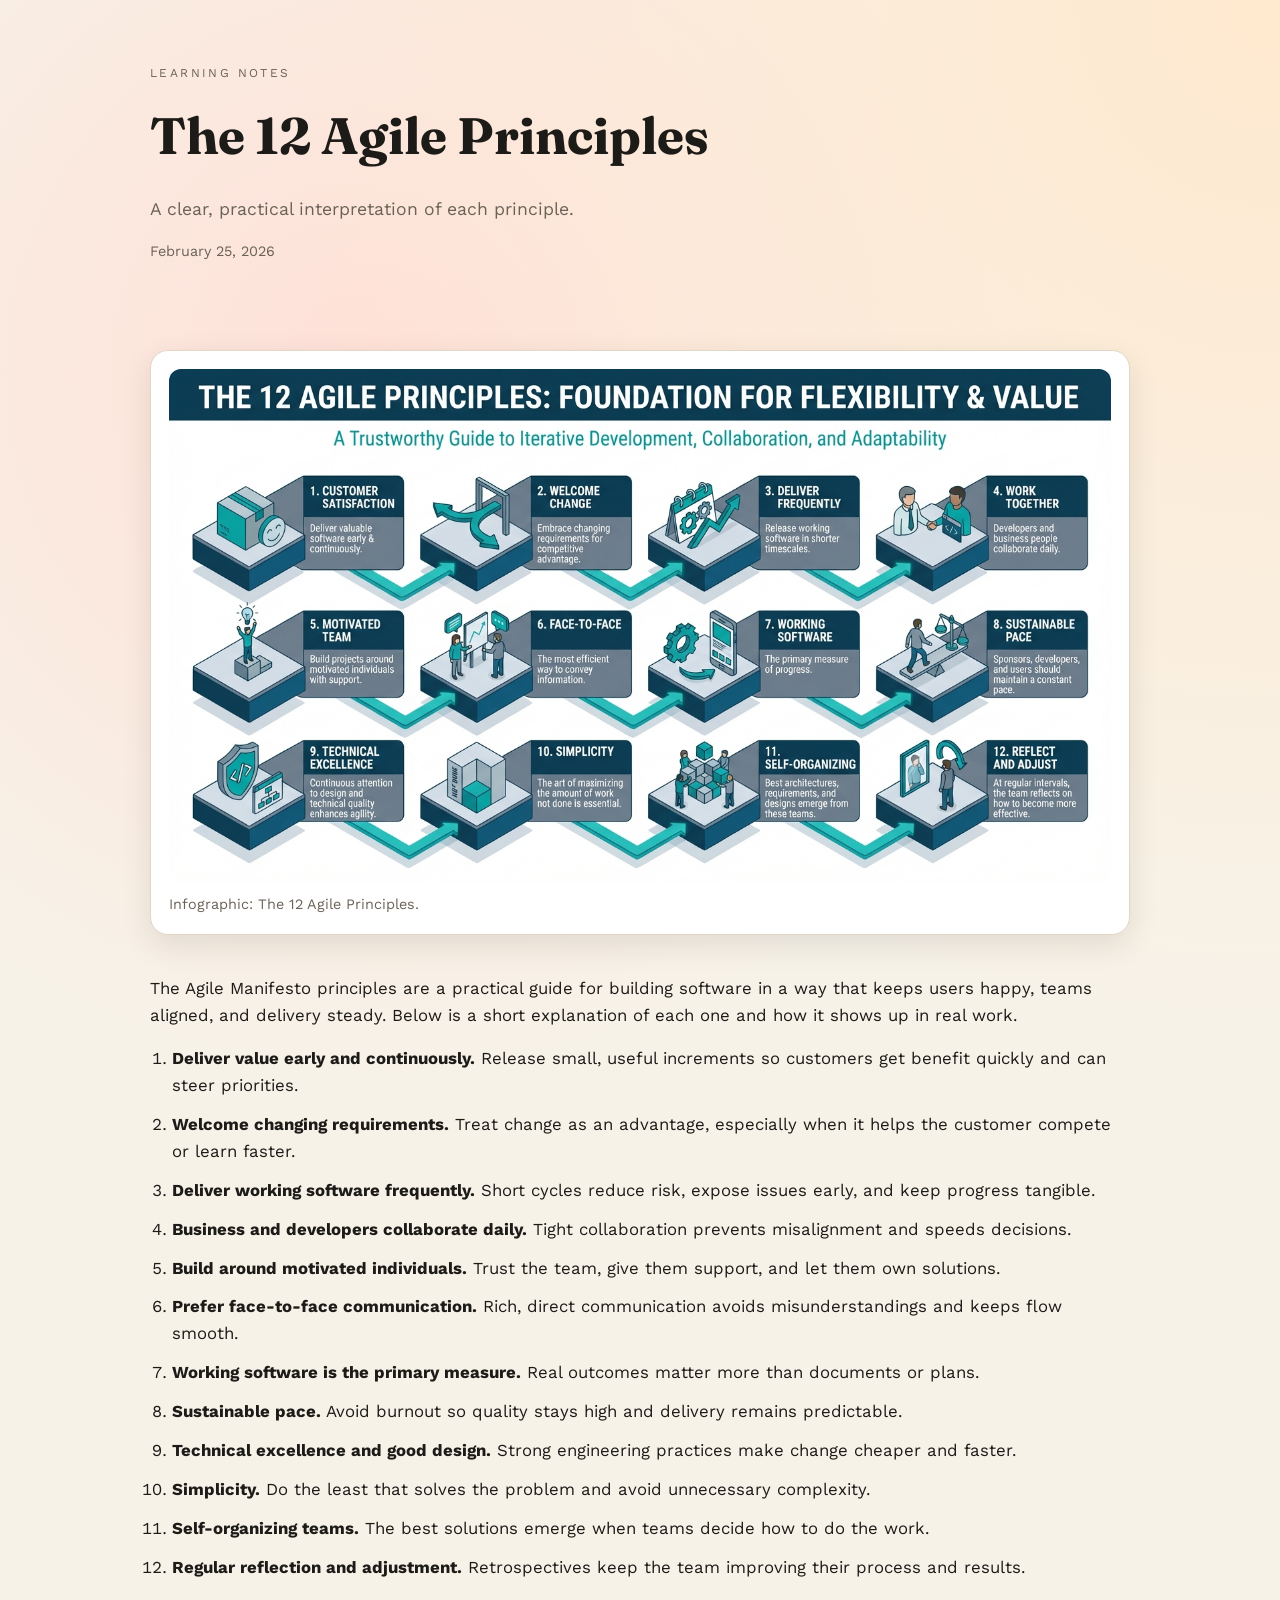
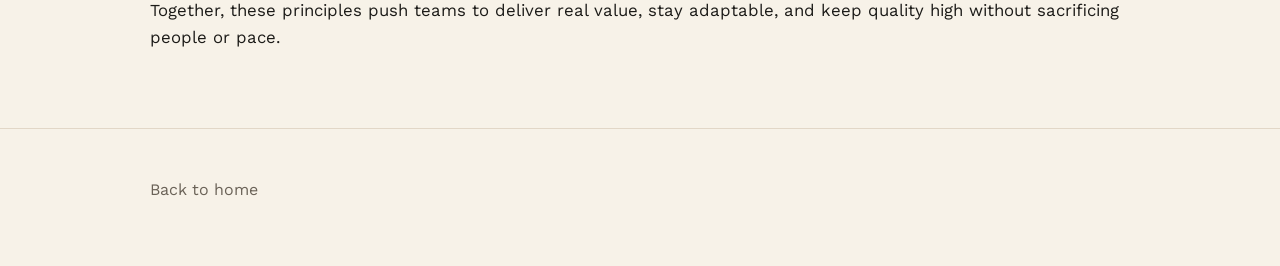
==== posts/12-agile-principles.html @ f794eab7 "first commit" ====
<!doctype html>
<html lang="en">
  <head>
    <meta charset="utf-8" />
    <meta name="viewport" content="width=device-width, initial-scale=1" />
    <title>The 12 Agile Principles</title>
    <meta name="description" content="An explanation of the 12 Agile Manifesto principles with a visual infographic." />
    <link rel="preconnect" href="https://fonts.googleapis.com" />
    <link rel="preconnect" href="https://fonts.gstatic.com" crossorigin />
    <link
      href="https://fonts.googleapis.com/css2?family=Fraunces:wght@400;600&family=Work+Sans:wght@400;500;600&display=swap"
      rel="stylesheet"
    />
    <link rel="stylesheet" href="../styles.css" />
  </head>
  <body>
    <header class="site-header">
      <div class="container">
        <p class="kicker"><a href="../index.html">Learning Notes</a></p>
        <h1>The 12 Agile Principles</h1>
        <p class="lead">A clear, practical interpretation of each principle.</p>
        <p class="meta">February 25, 2026</p>
      </div>
    </header>

    <main class="container post">
      <figure class="infographic">
        <img src="../assets/images/12-agile-principles.png" alt="Infographic summarizing the 12 Agile principles" loading="lazy" />
        <figcaption>Infographic: The 12 Agile Principles.</figcaption>
      </figure>

      <section class="content">
        <p>
          The Agile Manifesto principles are a practical guide for building software in a way that keeps
          users happy, teams aligned, and delivery steady. Below is a short explanation of each one and
          how it shows up in real work.
        </p>

        <ol class="principles">
          <li><strong>Deliver value early and continuously.</strong> Release small, useful increments so customers get benefit quickly and can steer priorities.</li>
          <li><strong>Welcome changing requirements.</strong> Treat change as an advantage, especially when it helps the customer compete or learn faster.</li>
          <li><strong>Deliver working software frequently.</strong> Short cycles reduce risk, expose issues early, and keep progress tangible.</li>
          <li><strong>Business and developers collaborate daily.</strong> Tight collaboration prevents misalignment and speeds decisions.</li>
          <li><strong>Build around motivated individuals.</strong> Trust the team, give them support, and let them own solutions.</li>
          <li><strong>Prefer face-to-face communication.</strong> Rich, direct communication avoids misunderstandings and keeps flow smooth.</li>
          <li><strong>Working software is the primary measure.</strong> Real outcomes matter more than documents or plans.</li>
          <li><strong>Sustainable pace.</strong> Avoid burnout so quality stays high and delivery remains predictable.</li>
          <li><strong>Technical excellence and good design.</strong> Strong engineering practices make change cheaper and faster.</li>
          <li><strong>Simplicity.</strong> Do the least that solves the problem and avoid unnecessary complexity.</li>
          <li><strong>Self-organizing teams.</strong> The best solutions emerge when teams decide how to do the work.</li>
          <li><strong>Regular reflection and adjustment.</strong> Retrospectives keep the team improving their process and results.</li>
        </ol>

        <p>
          Together, these principles push teams to deliver real value, stay adaptable, and keep quality
          high without sacrificing people or pace.
        </p>
      </section>
    </main>

    <footer class="site-footer">
      <div class="container">
        <p><a href="../index.html">Back to home</a></p>
      </div>
    </footer>
  </body>
</html>
---- styles.css ----
:root {
  --bg: #f7f2e8;
  --ink: #1c1b18;
  --muted: #6a6257;
  --accent: #c43b2f;
  --accent-dark: #8f2a22;
  --card: #fffaf0;
  --border: #e2d7c7;
  --shadow: 0 10px 30px rgba(28, 27, 24, 0.1);
  --radius: 18px;
  --max-width: 980px;
  --sans: "Work Sans", "Helvetica Neue", Arial, sans-serif;
  --serif: "Fraunces", "Georgia", serif;
}

* {
  box-sizing: border-box;
}

body {
  margin: 0;
  font-family: var(--sans);
  color: var(--ink);
  background: radial-gradient(circle at top right, #ffe9cf 0%, transparent 45%),
    radial-gradient(circle at 30% 20%, #ffe0d7 0%, transparent 40%),
    var(--bg);
  line-height: 1.6;
}

a {
  color: inherit;
  text-decoration: none;
}

a:hover {
  color: var(--accent);
}

.container {
  width: min(92vw, var(--max-width));
  margin: 0 auto;
}

.site-header {
  padding: 64px 0 40px;
}

.kicker {
  text-transform: uppercase;
  letter-spacing: 0.2em;
  font-size: 0.75rem;
  color: var(--muted);
  margin: 0 0 12px;
}

h1 {
  font-family: var(--serif);
  font-size: clamp(2.4rem, 4vw, 3.6rem);
  margin: 0 0 12px;
}

h2 {
  font-family: var(--serif);
  font-size: clamp(1.6rem, 3vw, 2.2rem);
  margin: 0 0 16px;
}

h3 {
  font-family: var(--serif);
  font-size: 1.5rem;
  margin: 0 0 8px;
}

.lead {
  font-size: 1.1rem;
  color: var(--muted);
  max-width: 60ch;
}

.meta {
  font-size: 0.9rem;
  color: var(--muted);
}

.post-list {
  margin: 24px 0 64px;
}

.card {
  background: var(--card);
  border: 1px solid var(--border);
  border-radius: var(--radius);
  padding: 28px;
  box-shadow: var(--shadow);
}

.button {
  display: inline-block;
  margin-top: 12px;
  padding: 10px 18px;
  background: var(--accent);
  color: white;
  border-radius: 999px;
  font-weight: 600;
}

.button:hover {
  background: var(--accent-dark);
  color: white;
}

.post {
  padding-bottom: 60px;
}

.infographic {
  margin: 32px 0 40px;
  background: #fff;
  padding: 18px;
  border-radius: var(--radius);
  box-shadow: var(--shadow);
  border: 1px solid var(--border);
}

.infographic img {
  width: 100%;
  height: auto;
  display: block;
  border-radius: 12px;
}

.infographic figcaption {
  margin-top: 10px;
  font-size: 0.9rem;
  color: var(--muted);
}

.content {
  font-size: 1.05rem;
}

.principles {
  padding-left: 22px;
}

.principles li {
  margin: 12px 0;
}

.site-footer {
  padding: 32px 0 48px;
  border-top: 1px solid var(--border);
  color: var(--muted);
}

@media (max-width: 720px) {
  .site-header {
    padding-top: 48px;
  }

  .card {
    padding: 22px;
  }
}
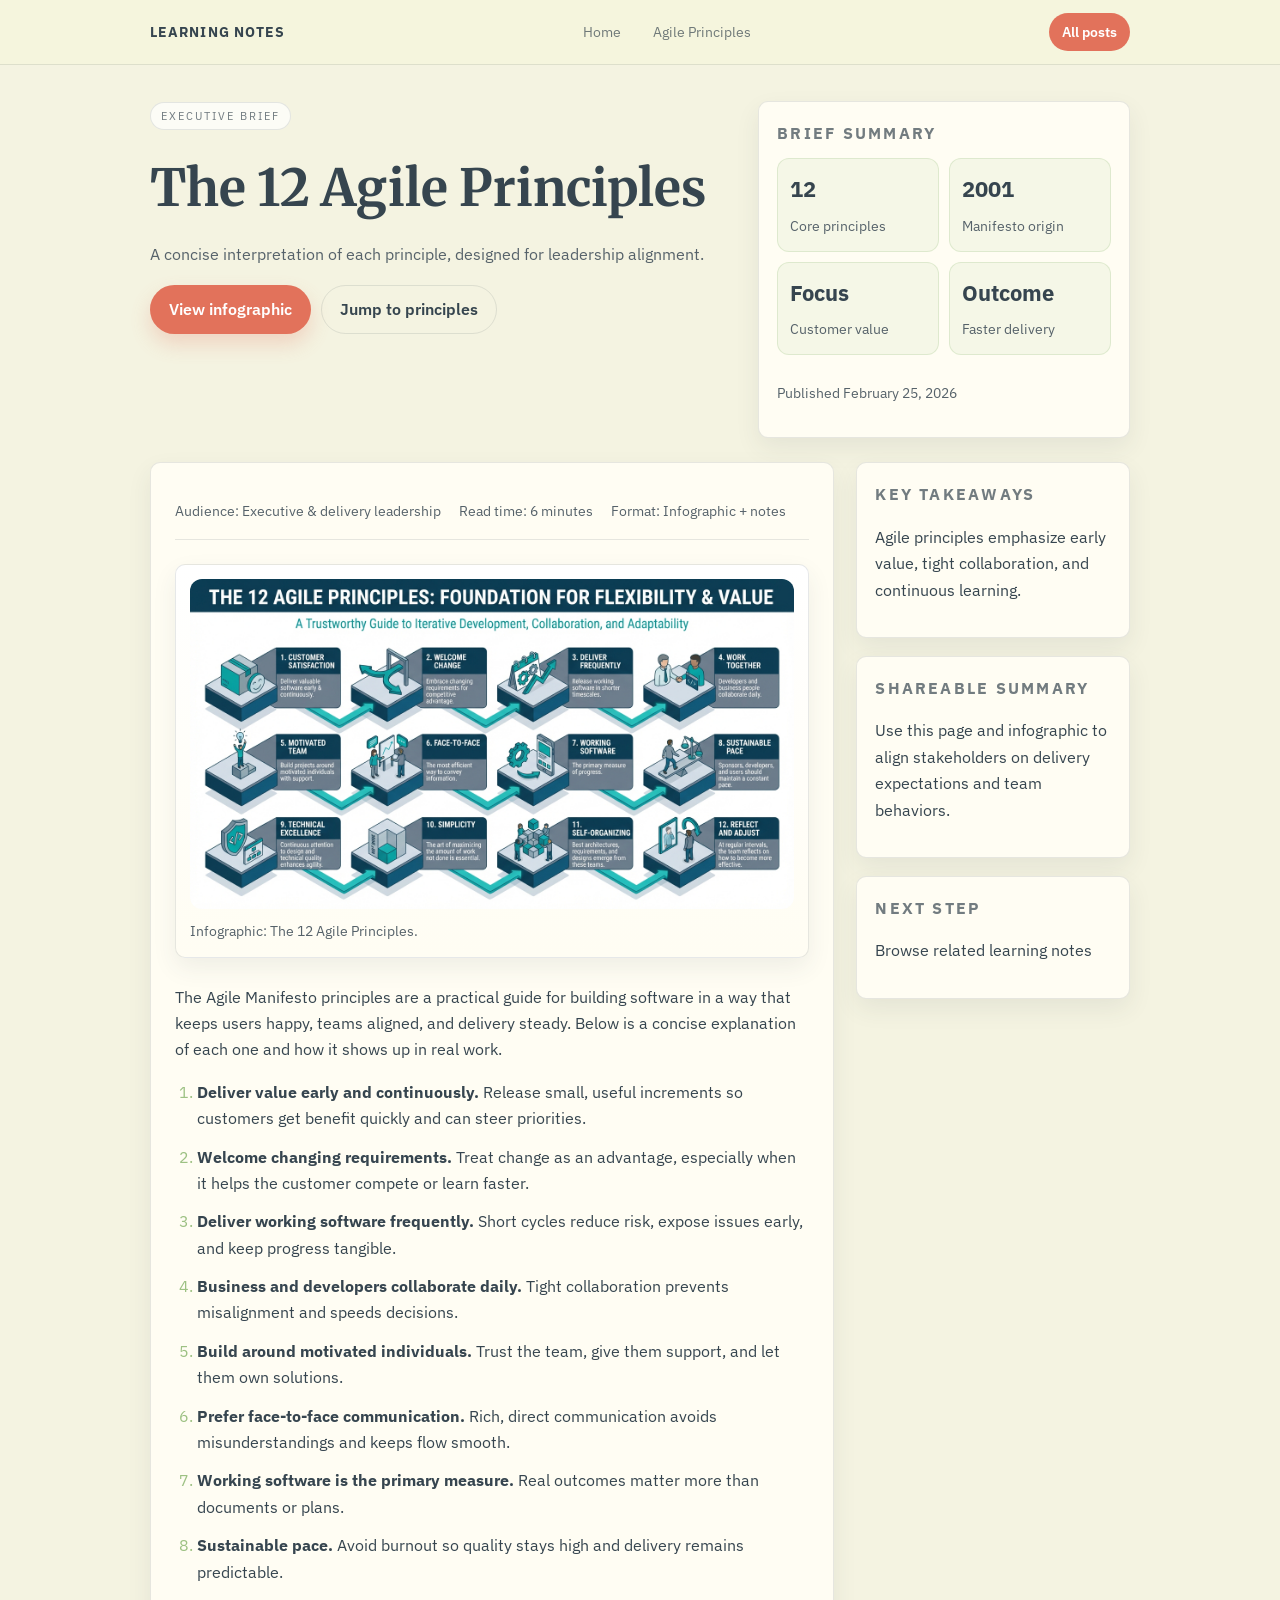
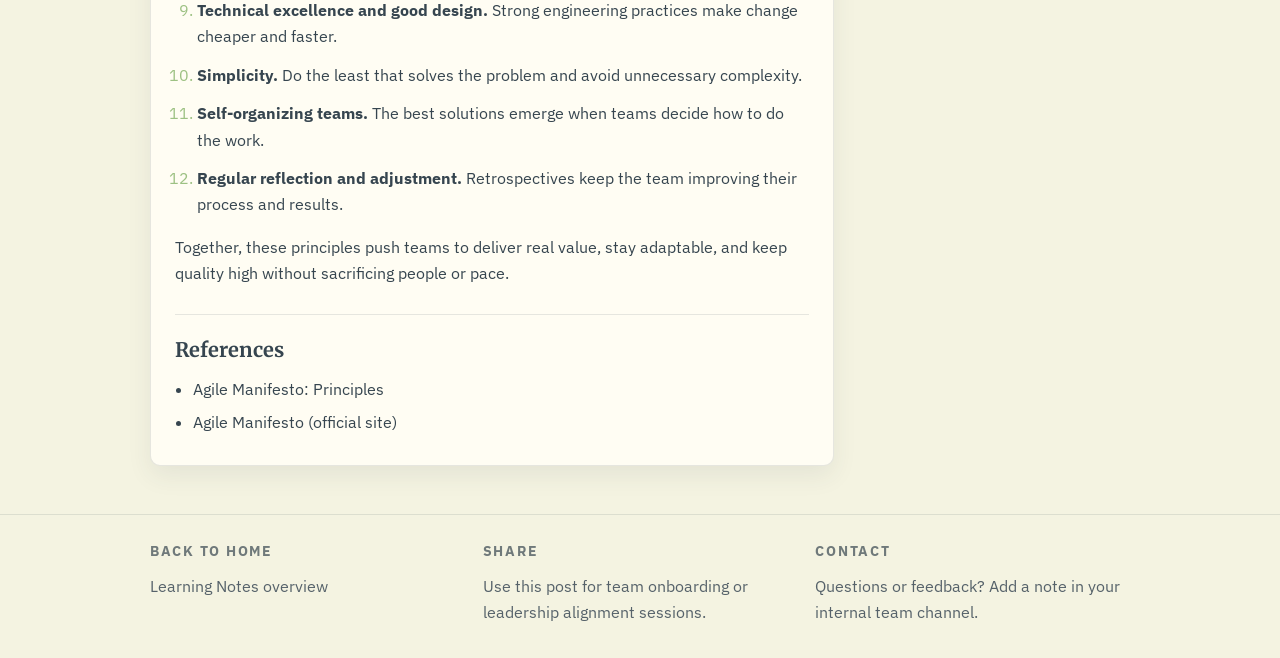
==== commit e1bb3630: "Refactor blog layout and styles for improved user experience and visual consistency" ====
--- a/posts/12-agile-principles.html
+++ b/posts/12-agile-principles.html
@@ -4,64 +4,234 @@
     <meta charset="utf-8" />
     <meta name="viewport" content="width=device-width, initial-scale=1" />
     <title>The 12 Agile Principles</title>
-    <meta name="description" content="An explanation of the 12 Agile Manifesto principles with a visual infographic." />
+    <meta name="description" content="An executive-friendly explanation of the 12 Agile Manifesto principles with a visual infographic." />
     <link rel="preconnect" href="https://fonts.googleapis.com" />
     <link rel="preconnect" href="https://fonts.gstatic.com" crossorigin />
     <link
-      href="https://fonts.googleapis.com/css2?family=Fraunces:wght@400;600&family=Work+Sans:wght@400;500;600&display=swap"
+      href="https://fonts.googleapis.com/css2?family=IBM+Plex+Sans:wght@400;500;600;700&family=Merriweather:wght@400;700&display=swap"
       rel="stylesheet"
     />
     <link rel="stylesheet" href="../styles.css" />
   </head>
   <body>
-    <header class="site-header">
-      <div class="container">
-        <p class="kicker"><a href="../index.html">Learning Notes</a></p>
-        <h1>The 12 Agile Principles</h1>
-        <p class="lead">A clear, practical interpretation of each principle.</p>
-        <p class="meta">February 25, 2026</p>
+    <header class="topbar">
+      <div class="container topbar-inner">
+        <a class="brand" href="../index.html">Learning Notes</a>
+        <nav class="nav">
+          <a href="../index.html">Home</a>
+          <a href="12-agile-principles.html">Agile Principles</a>
+        </nav>
+        <a class="button small" href="../index.html#posts">All posts</a>
       </div>
     </header>
 
-    <main class="container post">
-      <figure class="infographic">
-        <img src="../assets/images/12-agile-principles.png" alt="Infographic summarizing the 12 Agile principles" loading="lazy" />
-        <figcaption>Infographic: The 12 Agile Principles.</figcaption>
-      </figure>
-
-      <section class="content">
-        <p>
-          The Agile Manifesto principles are a practical guide for building software in a way that keeps
-          users happy, teams aligned, and delivery steady. Below is a short explanation of each one and
-          how it shows up in real work.
-        </p>
-
-        <ol class="principles">
-          <li><strong>Deliver value early and continuously.</strong> Release small, useful increments so customers get benefit quickly and can steer priorities.</li>
-          <li><strong>Welcome changing requirements.</strong> Treat change as an advantage, especially when it helps the customer compete or learn faster.</li>
-          <li><strong>Deliver working software frequently.</strong> Short cycles reduce risk, expose issues early, and keep progress tangible.</li>
-          <li><strong>Business and developers collaborate daily.</strong> Tight collaboration prevents misalignment and speeds decisions.</li>
-          <li><strong>Build around motivated individuals.</strong> Trust the team, give them support, and let them own solutions.</li>
-          <li><strong>Prefer face-to-face communication.</strong> Rich, direct communication avoids misunderstandings and keeps flow smooth.</li>
-          <li><strong>Working software is the primary measure.</strong> Real outcomes matter more than documents or plans.</li>
-          <li><strong>Sustainable pace.</strong> Avoid burnout so quality stays high and delivery remains predictable.</li>
-          <li><strong>Technical excellence and good design.</strong> Strong engineering practices make change cheaper and faster.</li>
-          <li><strong>Simplicity.</strong> Do the least that solves the problem and avoid unnecessary complexity.</li>
-          <li><strong>Self-organizing teams.</strong> The best solutions emerge when teams decide how to do the work.</li>
-          <li><strong>Regular reflection and adjustment.</strong> Retrospectives keep the team improving their process and results.</li>
-        </ol>
-
-        <p>
-          Together, these principles push teams to deliver real value, stay adaptable, and keep quality
-          high without sacrificing people or pace.
-        </p>
+    <header class="site-hero">
+      <div class="container hero-grid">
+        <div>
+          <p class="kicker">Executive Brief</p>
+          <h1>The 12 Agile Principles</h1>
+          <p class="lead">A concise interpretation of each principle, designed for leadership alignment.</p>
+          <div class="hero-actions">
+            <a class="button" href="#infographic">View infographic</a>
+            <a class="button secondary" href="#principles">Jump to principles</a>
+          </div>
+        </div>
+        <div class="hero-card">
+          <h4>Brief Summary</h4>
+          <div class="stat-grid">
+            <div class="stat">
+              <strong>12</strong>
+              <span class="meta">Core principles</span>
+            </div>
+            <div class="stat">
+              <strong>2001</strong>
+              <span class="meta">Manifesto origin</span>
+            </div>
+            <div class="stat">
+              <strong>Focus</strong>
+              <span class="meta">Customer value</span>
+            </div>
+            <div class="stat">
+              <strong>Outcome</strong>
+              <span class="meta">Faster delivery</span>
+            </div>
+          </div>
+          <p class="meta">Published February 25, 2026</p>
+        </div>
+      </div>
+    </header>
+
+    <main class="container post-layout">
+      <section class="post-body">
+        <div class="brief-meta">
+          <span>Audience: Executive & delivery leadership</span>
+          <span>Read time: 6 minutes</span>
+          <span>Format: Infographic + notes</span>
+        </div>
+        <figure id="infographic" class="infographic">
+          <img
+            id="infographic-img"
+            src="../assets/images/12-agile-principles.png"
+            alt="Infographic summarizing the 12 Agile principles"
+            loading="lazy"
+          />
+          <figcaption>Infographic: The 12 Agile Principles.</figcaption>
+        </figure>
+
+        <div class="content">
+          <p>
+            The Agile Manifesto principles are a practical guide for building software in a way that keeps
+            users happy, teams aligned, and delivery steady. Below is a concise explanation of each one
+            and how it shows up in real work.
+          </p>
+
+          <ol id="principles" class="principles">
+            <li><strong>Deliver value early and continuously.</strong> Release small, useful increments so customers get benefit quickly and can steer priorities.</li>
+            <li><strong>Welcome changing requirements.</strong> Treat change as an advantage, especially when it helps the customer compete or learn faster.</li>
+            <li><strong>Deliver working software frequently.</strong> Short cycles reduce risk, expose issues early, and keep progress tangible.</li>
+            <li><strong>Business and developers collaborate daily.</strong> Tight collaboration prevents misalignment and speeds decisions.</li>
+            <li><strong>Build around motivated individuals.</strong> Trust the team, give them support, and let them own solutions.</li>
+            <li><strong>Prefer face-to-face communication.</strong> Rich, direct communication avoids misunderstandings and keeps flow smooth.</li>
+            <li><strong>Working software is the primary measure.</strong> Real outcomes matter more than documents or plans.</li>
+            <li><strong>Sustainable pace.</strong> Avoid burnout so quality stays high and delivery remains predictable.</li>
+            <li><strong>Technical excellence and good design.</strong> Strong engineering practices make change cheaper and faster.</li>
+            <li><strong>Simplicity.</strong> Do the least that solves the problem and avoid unnecessary complexity.</li>
+            <li><strong>Self-organizing teams.</strong> The best solutions emerge when teams decide how to do the work.</li>
+            <li><strong>Regular reflection and adjustment.</strong> Retrospectives keep the team improving their process and results.</li>
+          </ol>
+
+          <p>
+            Together, these principles push teams to deliver real value, stay adaptable, and keep quality
+            high without sacrificing people or pace.
+          </p>
+
+          <section class="references">
+            <h3>References</h3>
+            <ul>
+              <li><a href="https://agilemanifesto.org/principles.html" target="_blank" rel="noopener">Agile Manifesto: Principles</a></li>
+              <li><a href="https://agilemanifesto.org/" target="_blank" rel="noopener">Agile Manifesto (official site)</a></li>
+            </ul>
+          </section>
+        </div>
       </section>
+
+      <aside class="post-aside">
+        <div class="aside-card">
+          <h4>Key Takeaways</h4>
+          <p>Agile principles emphasize early value, tight collaboration, and continuous learning.</p>
+        </div>
+        <div class="aside-card">
+          <h4>Shareable Summary</h4>
+          <p>Use this page and infographic to align stakeholders on delivery expectations and team behaviors.</p>
+        </div>
+        <div class="aside-card">
+          <h4>Next Step</h4>
+          <p><a href="../index.html#posts">Browse related learning notes</a></p>
+        </div>
+      </aside>
     </main>
 
     <footer class="site-footer">
-      <div class="container">
-        <p><a href="../index.html">Back to home</a></p>
+      <div class="container footer-grid">
+        <div>
+          <h5>Back to Home</h5>
+          <p><a href="../index.html">Learning Notes overview</a></p>
+        </div>
+        <div>
+          <h5>Share</h5>
+          <p>Use this post for team onboarding or leadership alignment sessions.</p>
+        </div>
+        <div>
+          <h5>Contact</h5>
+          <p>Questions or feedback? Add a note in your internal team channel.</p>
+        </div>
       </div>
     </footer>
+
+    <div id="lightbox" class="lightbox" aria-hidden="true">
+      <div class="lightbox-content" role="dialog" aria-modal="true" aria-label="Infographic viewer">
+        <div class="lightbox-toolbar">
+          <p class="meta">Infographic viewer</p>
+          <div class="lightbox-actions">
+            <button class="lightbox-button" id="zoom-out" type="button">-</button>
+            <button class="lightbox-button" id="zoom-reset" type="button">Reset</button>
+            <button class="lightbox-button" id="zoom-in" type="button">+</button>
+            <button class="lightbox-button" id="lightbox-close" type="button">Close</button>
+          </div>
+        </div>
+        <div class="lightbox-stage">
+          <img id="lightbox-img" src="../assets/images/12-agile-principles.png" alt="Infographic enlarged view" />
+        </div>
+      </div>
+    </div>
+
+    <script>
+      (() => {
+        const img = document.getElementById("infographic-img");
+        const lightbox = document.getElementById("lightbox");
+        const lightboxImg = document.getElementById("lightbox-img");
+        const closeBtn = document.getElementById("lightbox-close");
+        const zoomInBtn = document.getElementById("zoom-in");
+        const zoomOutBtn = document.getElementById("zoom-out");
+        const zoomResetBtn = document.getElementById("zoom-reset");
+        const stage = lightbox.querySelector(".lightbox-stage");
+        let scale = 1;
+
+        const applyScale = () => {
+          lightboxImg.style.transform = `scale(${scale})`;
+        };
+
+        const open = () => {
+          scale = 1;
+          applyScale();
+          lightbox.classList.add("open");
+          lightbox.setAttribute("aria-hidden", "false");
+          document.body.style.overflow = "hidden";
+        };
+
+        const close = () => {
+          lightbox.classList.remove("open");
+          lightbox.setAttribute("aria-hidden", "true");
+          document.body.style.overflow = "";
+        };
+
+        img.addEventListener("click", open);
+        closeBtn.addEventListener("click", close);
+
+        lightbox.addEventListener("click", (event) => {
+          if (event.target === lightbox) close();
+        });
+
+        zoomInBtn.addEventListener("click", () => {
+          scale = Math.min(scale + 0.2, 3);
+          applyScale();
+        });
+
+        zoomOutBtn.addEventListener("click", () => {
+          scale = Math.max(scale - 0.2, 0.6);
+          applyScale();
+        });
+
+        zoomResetBtn.addEventListener("click", () => {
+          scale = 1;
+          applyScale();
+          stage.scrollTo({ top: 0, left: 0, behavior: "smooth" });
+        });
+
+        document.addEventListener("keydown", (event) => {
+          if (event.key === "Escape" && lightbox.classList.contains("open")) {
+            close();
+          }
+        });
+
+        stage.addEventListener("wheel", (event) => {
+          if (!lightbox.classList.contains("open")) return;
+          if (!event.ctrlKey) return;
+          event.preventDefault();
+          scale = Math.min(Math.max(scale + (event.deltaY < 0 ? 0.1 : -0.1), 0.6), 3);
+          applyScale();
+        }, { passive: false });
+      })();
+    </script>
   </body>
 </html>
--- a/styles.css
+++ b/styles.css
@@ -1,16 +1,26 @@
 :root {
-  --bg: #f7f2e8;
-  --ink: #1c1b18;
-  --muted: #6a6257;
-  --accent: #c43b2f;
-  --accent-dark: #8f2a22;
-  --card: #fffaf0;
-  --border: #e2d7c7;
-  --shadow: 0 10px 30px rgba(28, 27, 24, 0.1);
-  --radius: 18px;
+  --earth-salmon: #e2725b;
+  --earth-green: #9dc183;
+  --earth-cream: #f5f5dc;
+  --earth-slate: #36454f;
+  --earth-slate-70: rgba(54, 69, 79, 0.7);
+  --earth-slate-40: rgba(54, 69, 79, 0.4);
+  --earth-salmon-15: rgba(226, 114, 91, 0.15);
+  --earth-green-18: rgba(157, 193, 131, 0.18);
+  --white: #ffffff;
+  --bg: #f4f3e1;
+  --ink: var(--earth-slate);
+  --muted: #56626a;
+  --accent: var(--earth-salmon);
+  --accent-dark: #cc614a;
+  --support: var(--earth-green);
+  --card: #fffdf3;
+  --border: rgba(54, 69, 79, 0.12);
+  --shadow: 0 10px 24px rgba(54, 69, 79, 0.08);
+  --radius: 10px;
   --max-width: 980px;
-  --sans: "Work Sans", "Helvetica Neue", Arial, sans-serif;
-  --serif: "Fraunces", "Georgia", serif;
+  --sans: "IBM Plex Sans", "Helvetica Neue", sans-serif;
+  --serif: "Merriweather", "Georgia", serif;
 }
 
 * {
@@ -21,10 +31,8 @@
   margin: 0;
   font-family: var(--sans);
   color: var(--ink);
-  background: radial-gradient(circle at top right, #ffe9cf 0%, transparent 45%),
-    radial-gradient(circle at 30% 20%, #ffe0d7 0%, transparent 40%),
-    var(--bg);
-  line-height: 1.6;
+  background: var(--bg);
+  line-height: 1.65;
 }
 
 a {
@@ -41,82 +49,310 @@
   margin: 0 auto;
 }
 
-.site-header {
-  padding: 64px 0 40px;
+.topbar {
+  position: sticky;
+  top: 0;
+  z-index: 10;
+  background: rgba(245, 245, 220, 0.88);
+  backdrop-filter: blur(8px);
+  border-bottom: 1px solid var(--border);
+}
+
+.topbar-inner {
+  display: flex;
+  align-items: center;
+  justify-content: space-between;
+  gap: 20px;
+  padding: 12px 0;
+}
+
+.brand {
+  font-weight: 700;
+  letter-spacing: 0.08em;
+  text-transform: uppercase;
+  font-size: 0.85rem;
+}
+
+.nav {
+  display: flex;
+  gap: 12px;
+  font-size: 0.9rem;
+  color: var(--earth-slate-70);
+}
+
+.nav a {
+  padding: 8px 10px;
+  border-radius: 999px;
+}
+
+.nav a:hover {
+  background: var(--earth-salmon-15);
+  color: var(--ink);
+}
+
+.site-hero {
+  padding: 36px 0 24px;
+}
+
+.hero-grid {
+  display: grid;
+  grid-template-columns: minmax(0, 1.1fr) minmax(0, 0.7fr);
+  gap: 24px;
+  align-items: stretch;
 }
 
 .kicker {
+  display: inline-flex;
+  align-items: center;
+  gap: 8px;
   text-transform: uppercase;
-  letter-spacing: 0.2em;
-  font-size: 0.75rem;
-  color: var(--muted);
-  margin: 0 0 12px;
+  letter-spacing: 0.18em;
+  font-size: 0.7rem;
+  color: var(--earth-slate-70);
+  background: rgba(255, 255, 255, 0.7);
+  padding: 4px 10px;
+  border-radius: 999px;
+  border: 1px solid var(--border);
+  margin: 0 0 16px;
 }
 
 h1 {
   font-family: var(--serif);
-  font-size: clamp(2.4rem, 4vw, 3.6rem);
-  margin: 0 0 12px;
+  font-size: clamp(2.2rem, 4vw, 3.2rem);
+  margin: 0 0 10px;
+  color: var(--ink);
 }
 
 h2 {
   font-family: var(--serif);
-  font-size: clamp(1.6rem, 3vw, 2.2rem);
-  margin: 0 0 16px;
+  font-size: clamp(1.6rem, 2.6vw, 2.1rem);
+  margin: 0 0 10px;
 }
 
 h3 {
   font-family: var(--serif);
-  font-size: 1.5rem;
+  font-size: 1.25rem;
   margin: 0 0 8px;
 }
 
 .lead {
-  font-size: 1.1rem;
+  font-size: 1rem;
   color: var(--muted);
   max-width: 60ch;
-}
-
-.meta {
-  font-size: 0.9rem;
-  color: var(--muted);
-}
-
-.post-list {
-  margin: 24px 0 64px;
-}
-
-.card {
-  background: var(--card);
-  border: 1px solid var(--border);
-  border-radius: var(--radius);
-  padding: 28px;
-  box-shadow: var(--shadow);
+  margin: 0 0 18px;
+}
+
+.hero-actions {
+  display: flex;
+  align-items: center;
+  gap: 10px;
+  flex-wrap: wrap;
 }
 
 .button {
-  display: inline-block;
-  margin-top: 12px;
+  display: inline-flex;
+  align-items: center;
+  justify-content: center;
+  gap: 8px;
   padding: 10px 18px;
   background: var(--accent);
   color: white;
   border-radius: 999px;
   font-weight: 600;
+  border: 1px solid transparent;
+  box-shadow: 0 10px 20px rgba(226, 114, 91, 0.24);
+  transition: transform 0.2s ease, box-shadow 0.2s ease, background 0.2s ease;
 }
 
 .button:hover {
   background: var(--accent-dark);
   color: white;
-}
-
-.post {
-  padding-bottom: 60px;
+  transform: translateY(-1px);
+  box-shadow: 0 14px 24px rgba(226, 114, 91, 0.32);
+}
+
+.button.secondary {
+  background: transparent;
+  color: var(--ink);
+  border: 1px solid var(--border);
+  box-shadow: none;
+}
+
+.button.secondary:hover {
+  background: var(--earth-salmon-15);
+  color: var(--ink);
+  transform: none;
+}
+
+.button.small {
+  padding: 6px 12px;
+  font-size: 0.9rem;
+  box-shadow: none;
+}
+
+.hero-card {
+  background: var(--card);
+  border-radius: var(--radius);
+  padding: 18px;
+  border: 1px solid var(--border);
+  box-shadow: var(--shadow);
+  display: flex;
+  flex-direction: column;
+  gap: 12px;
+}
+
+.hero-card h4 {
+  margin: 0;
+  font-size: 1rem;
+  text-transform: uppercase;
+  letter-spacing: 0.14em;
+  color: var(--earth-slate-70);
+}
+
+.stat-grid {
+  display: grid;
+  grid-template-columns: repeat(2, minmax(0, 1fr));
+  gap: 10px;
+}
+
+.stat {
+  background: rgba(157, 193, 131, 0.1);
+  border-radius: 12px;
+  padding: 12px;
+  border: 1px solid rgba(157, 193, 131, 0.25);
+}
+
+.stat strong {
+  display: block;
+  font-size: 1.4rem;
+  margin-bottom: 4px;
+}
+
+.meta {
+  font-size: 0.9rem;
+  color: var(--muted);
+}
+
+.section-header {
+  display: flex;
+  align-items: flex-end;
+  justify-content: space-between;
+  gap: 20px;
+  margin: 28px 0 16px;
+  padding-bottom: 12px;
+  border-bottom: 1px solid var(--border);
+}
+
+.section-header p {
+  margin: 0;
+  color: var(--muted);
+  max-width: 50ch;
+}
+
+.section-header h2 {
+  margin: 0;
+}
+
+.section-header .meta {
+  margin-left: auto;
+}
+
+.post-grid {
+  display: grid;
+  grid-template-columns: repeat(auto-fit, minmax(260px, 1fr));
+  gap: 16px;
+  margin-bottom: 48px;
+}
+
+.card {
+  background: var(--card);
+  border: 1px solid var(--border);
+  border-radius: var(--radius);
+  padding: 20px;
+  box-shadow: var(--shadow);
+  display: flex;
+  flex-direction: column;
+  gap: 10px;
+  position: relative;
+  overflow: hidden;
+}
+
+.card::before {
+  content: "";
+  position: absolute;
+  inset: 0;
+  border-top: 3px solid var(--accent);
+  pointer-events: none;
+}
+
+.tag {
+  display: inline-flex;
+  align-items: center;
+  gap: 8px;
+  font-size: 0.75rem;
+  text-transform: uppercase;
+  letter-spacing: 0.16em;
+  color: var(--earth-slate-70);
+}
+
+.post-layout {
+  display: grid;
+  grid-template-columns: minmax(0, 1fr) minmax(0, 0.4fr);
+  gap: 22px;
+  padding-bottom: 48px;
+}
+
+.post-body {
+  background: var(--card);
+  border-radius: var(--radius);
+  padding: 24px;
+  border: 1px solid var(--border);
+  box-shadow: var(--shadow);
+}
+
+.brief-meta {
+  display: flex;
+  flex-wrap: wrap;
+  gap: 12px 18px;
+  padding: 12px 0 16px;
+  border-bottom: 1px solid var(--border);
+  margin-bottom: 20px;
+  font-size: 0.9rem;
+  color: var(--muted);
+}
+
+.brief-meta span {
+  display: inline-flex;
+  align-items: center;
+  gap: 8px;
+}
+
+.post-aside {
+  display: flex;
+  flex-direction: column;
+  gap: 18px;
+}
+
+.aside-card {
+  background: var(--card);
+  border-radius: var(--radius);
+  padding: 18px;
+  border: 1px solid var(--border);
+  box-shadow: var(--shadow);
+}
+
+.aside-card h4 {
+  margin: 0 0 12px;
+  font-size: 1rem;
+  text-transform: uppercase;
+  letter-spacing: 0.14em;
+  color: var(--earth-slate-70);
 }
 
 .infographic {
-  margin: 32px 0 40px;
-  background: #fff;
-  padding: 18px;
+  margin: 24px 0 26px;
+  background: linear-gradient(180deg, #ffffff 0%, #fffdf3 100%);
+  padding: 14px;
   border-radius: var(--radius);
   box-shadow: var(--shadow);
   border: 1px solid var(--border);
@@ -127,6 +363,7 @@
   height: auto;
   display: block;
   border-radius: 12px;
+  cursor: zoom-in;
 }
 
 .infographic figcaption {
@@ -135,8 +372,98 @@
   color: var(--muted);
 }
 
+.lightbox {
+  position: fixed;
+  inset: 0;
+  background: rgba(54, 69, 79, 0.72);
+  display: none;
+  align-items: center;
+  justify-content: center;
+  padding: 20px;
+  z-index: 100;
+}
+
+.lightbox.open {
+  display: flex;
+}
+
+.lightbox-content {
+  max-width: min(92vw, 1200px);
+  max-height: 86vh;
+  background: var(--card);
+  border-radius: var(--radius);
+  border: 1px solid var(--border);
+  box-shadow: var(--shadow);
+  overflow: hidden;
+  display: grid;
+  grid-template-rows: auto 1fr;
+}
+
+.lightbox-toolbar {
+  display: flex;
+  align-items: center;
+  justify-content: space-between;
+  padding: 10px 14px;
+  border-bottom: 1px solid var(--border);
+  background: #fffdf3;
+}
+
+.lightbox-toolbar .meta {
+  margin: 0;
+}
+
+.lightbox-actions {
+  display: flex;
+  gap: 8px;
+}
+
+.lightbox-button {
+  border: 1px solid var(--border);
+  background: #fff;
+  color: var(--ink);
+  border-radius: 8px;
+  padding: 6px 10px;
+  font-size: 0.85rem;
+  cursor: pointer;
+}
+
+.lightbox-button:hover {
+  background: var(--earth-salmon-15);
+}
+
+.lightbox-stage {
+  position: relative;
+  overflow: auto;
+  background: #fff;
+}
+
+.lightbox-stage img {
+  display: block;
+  max-width: none;
+  transform-origin: top left;
+}
+
 .content {
-  font-size: 1.05rem;
+  font-size: 1rem;
+}
+
+.references {
+  margin-top: 28px;
+  padding-top: 18px;
+  border-top: 1px solid var(--border);
+}
+
+.references h3 {
+  margin-bottom: 10px;
+}
+
+.references ul {
+  margin: 0;
+  padding-left: 18px;
+}
+
+.references li {
+  margin: 6px 0;
 }
 
 .principles {
@@ -147,18 +474,66 @@
   margin: 12px 0;
 }
 
+.principles li::marker {
+  color: var(--support);
+}
+
 .site-footer {
-  padding: 32px 0 48px;
+  padding: 24px 0 32px;
   border-top: 1px solid var(--border);
   color: var(--muted);
 }
 
-@media (max-width: 720px) {
-  .site-header {
-    padding-top: 48px;
-  }
-
-  .card {
-    padding: 22px;
-  }
-}
+.footer-grid {
+  display: grid;
+  grid-template-columns: repeat(auto-fit, minmax(200px, 1fr));
+  gap: 18px;
+}
+
+.footer-grid h5 {
+  margin: 0 0 10px;
+  font-size: 0.9rem;
+  text-transform: uppercase;
+  letter-spacing: 0.12em;
+  color: var(--earth-slate-70);
+}
+
+.footer-grid p {
+  margin: 0;
+}
+
+@media (max-width: 920px) {
+  .hero-grid,
+  .post-layout {
+    grid-template-columns: 1fr;
+  }
+
+  .topbar-inner {
+    flex-wrap: wrap;
+    justify-content: flex-start;
+  }
+
+  .section-header {
+    flex-direction: column;
+    align-items: flex-start;
+  }
+}
+
+@media (max-width: 640px) {
+  .topbar-inner {
+    gap: 12px;
+  }
+
+  .nav {
+    width: 100%;
+    flex-wrap: wrap;
+  }
+
+  .hero-actions {
+    width: 100%;
+  }
+
+  .button {
+    width: 100%;
+  }
+}
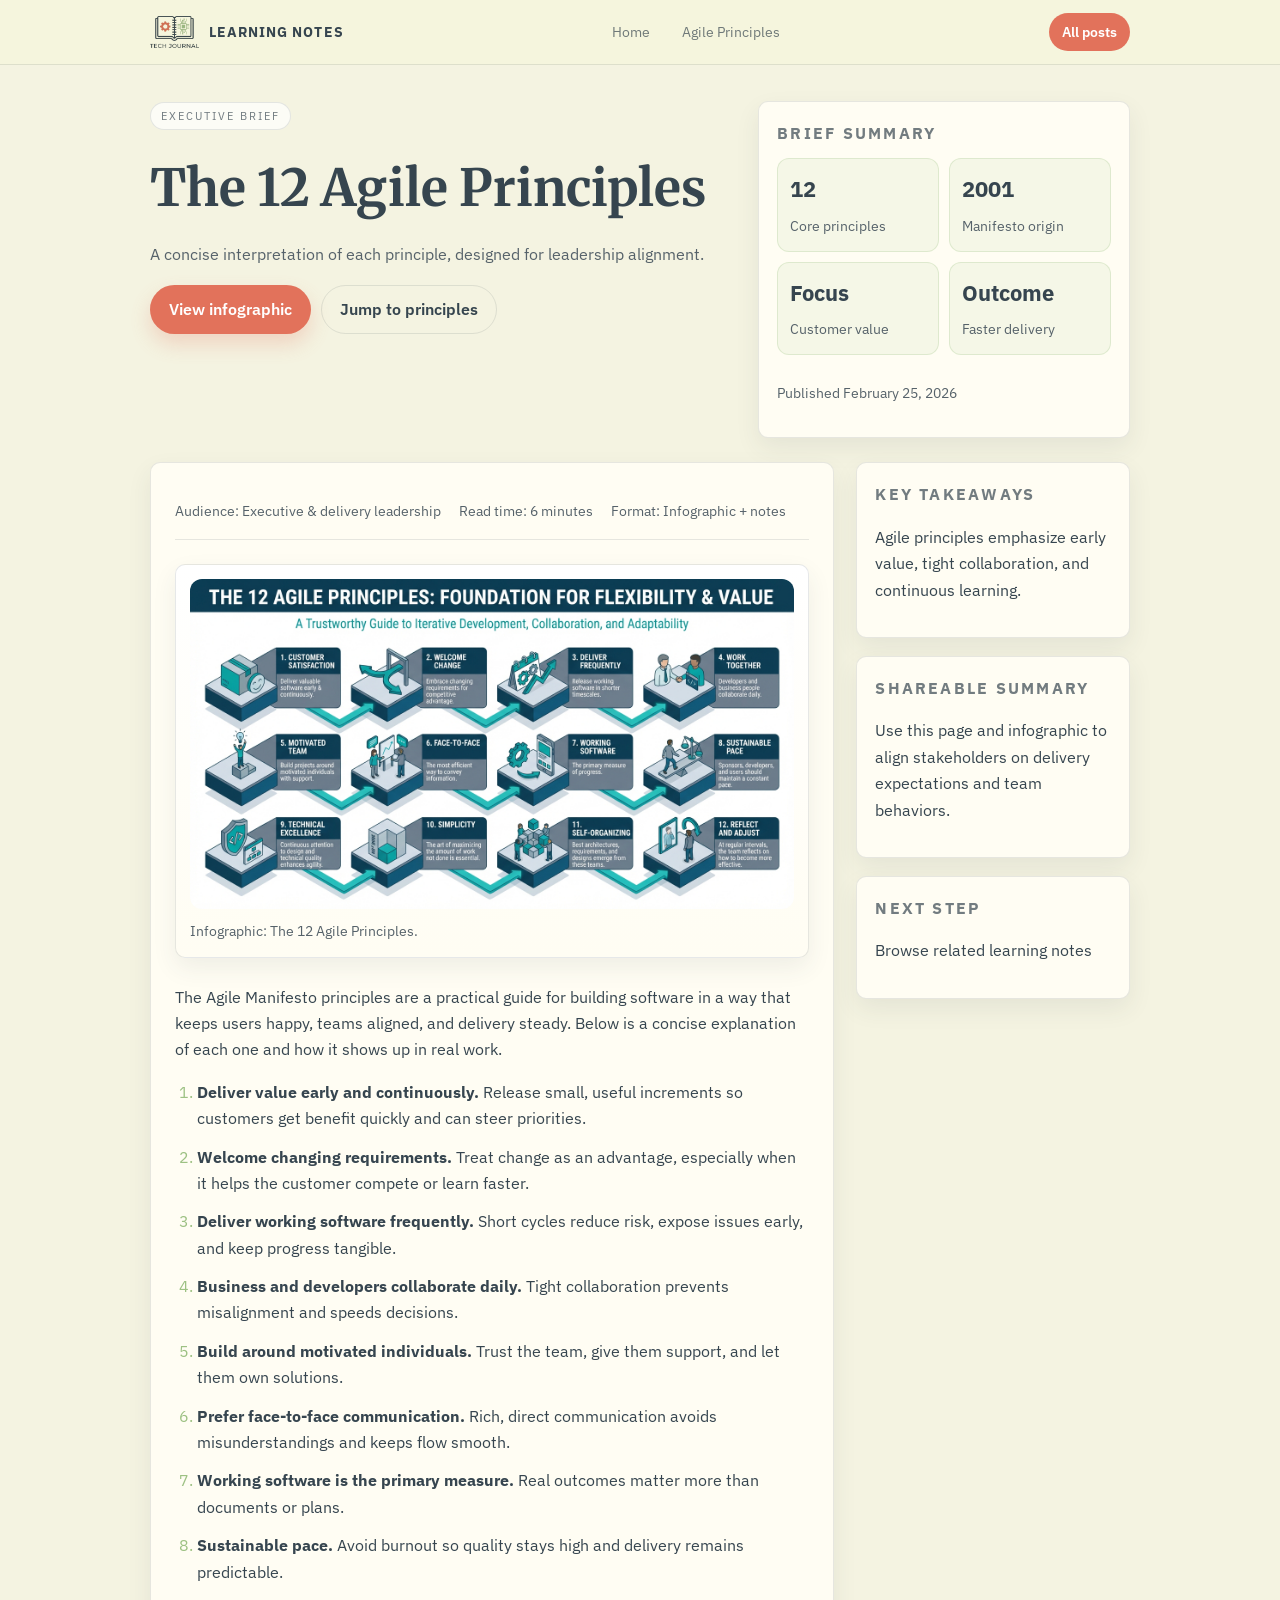
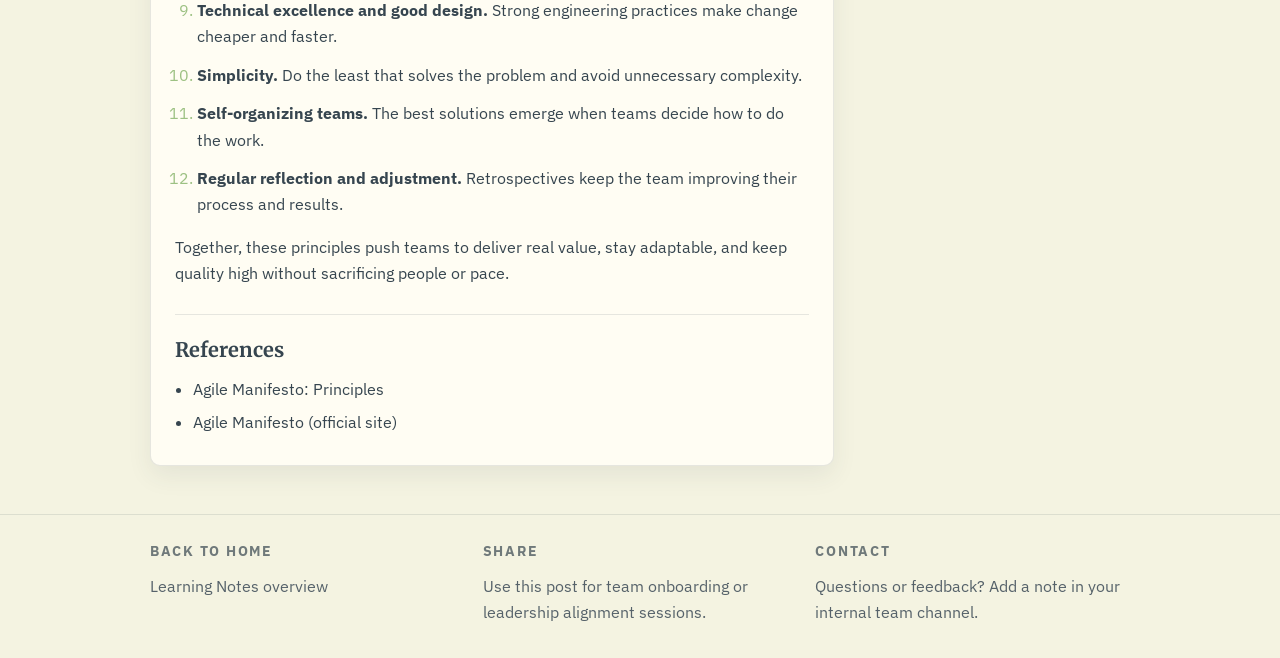
==== commit 2093466a: "Add logo to header and update styles for improved branding" ====
--- a/posts/12-agile-principles.html
+++ b/posts/12-agile-principles.html
@@ -16,7 +16,10 @@
   <body>
     <header class="topbar">
       <div class="container topbar-inner">
-        <a class="brand" href="../index.html">Learning Notes</a>
+        <a class="brand" href="../index.html">
+          <img src="../assets/images/logo.png" alt="Learning Notes logo" />
+          <span>Learning Notes</span>
+        </a>
         <nav class="nav">
           <a href="../index.html">Home</a>
           <a href="12-agile-principles.html">Agile Principles</a>
--- a/styles.css
+++ b/styles.css
@@ -71,6 +71,15 @@
   letter-spacing: 0.08em;
   text-transform: uppercase;
   font-size: 0.85rem;
+  display: inline-flex;
+  align-items: center;
+  gap: 10px;
+}
+
+.brand img {
+  height: 32px;
+  width: auto;
+  display: block;
 }
 
 .nav {
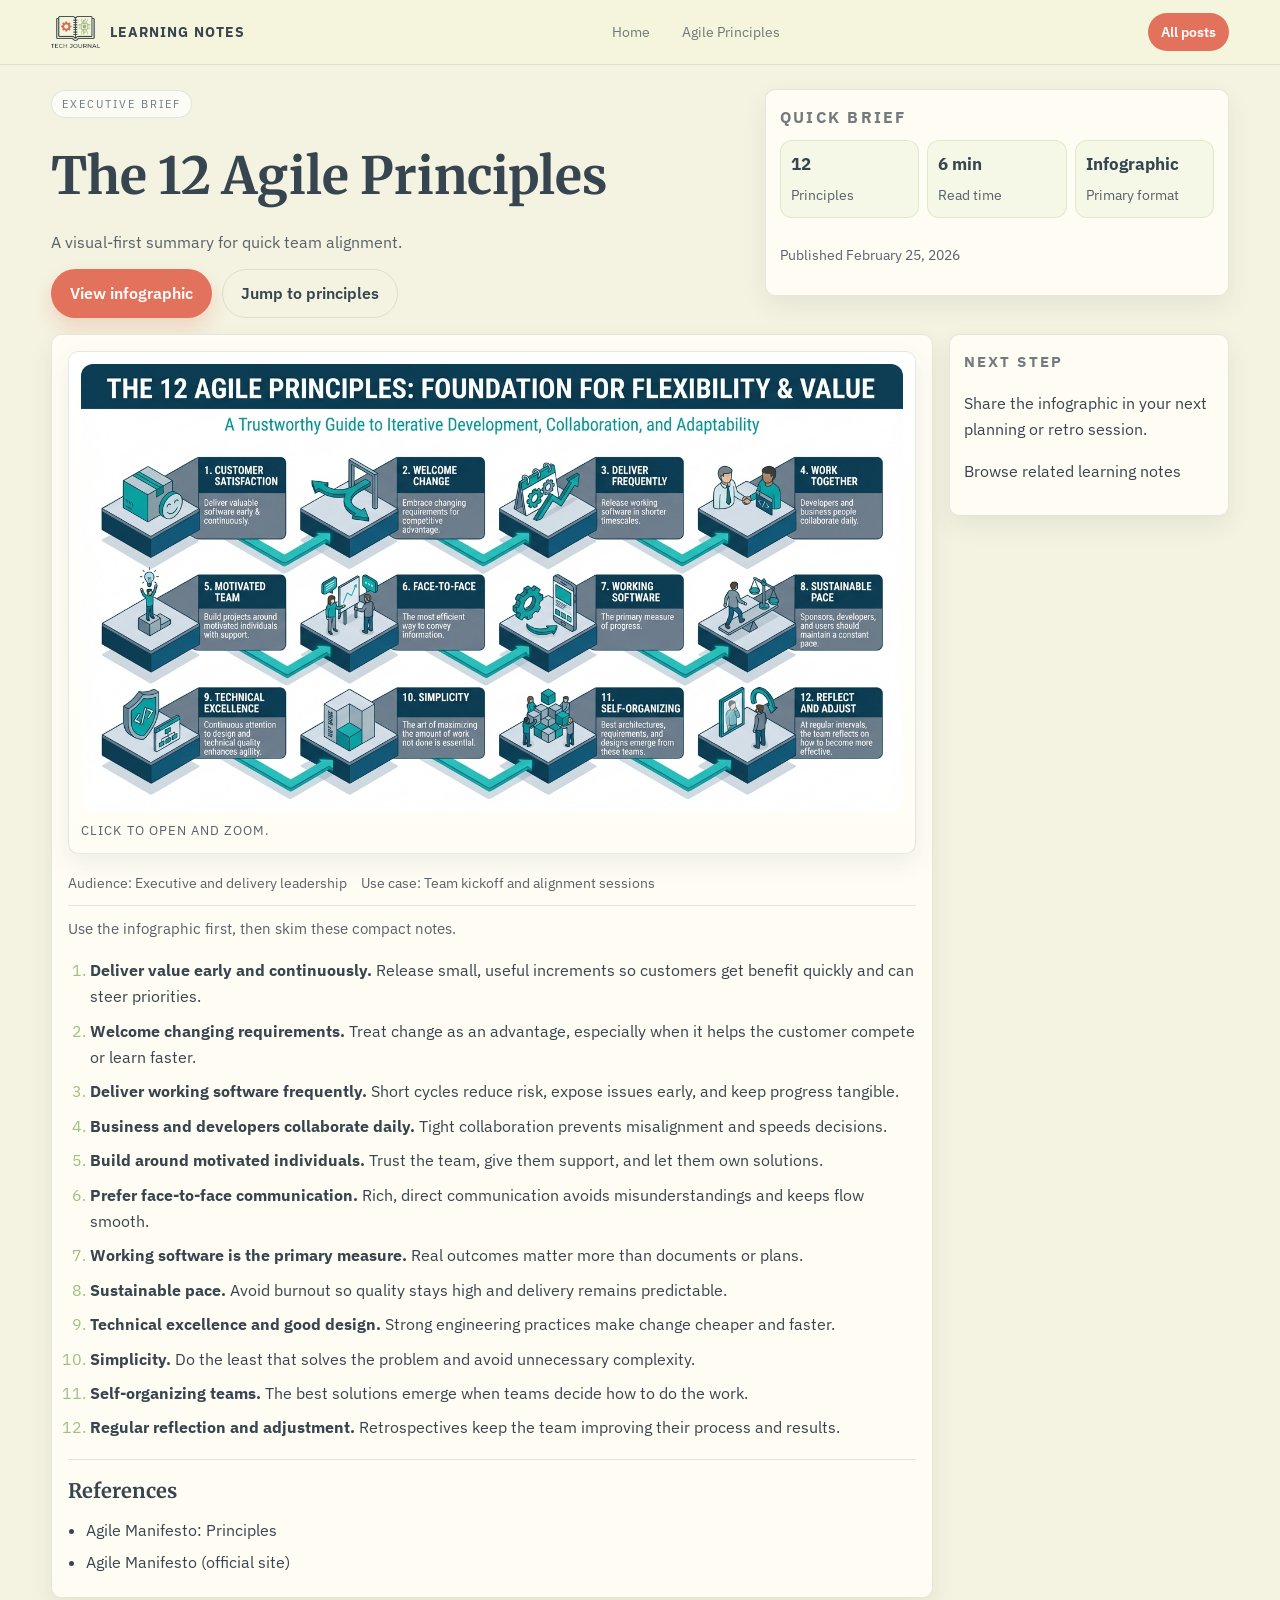
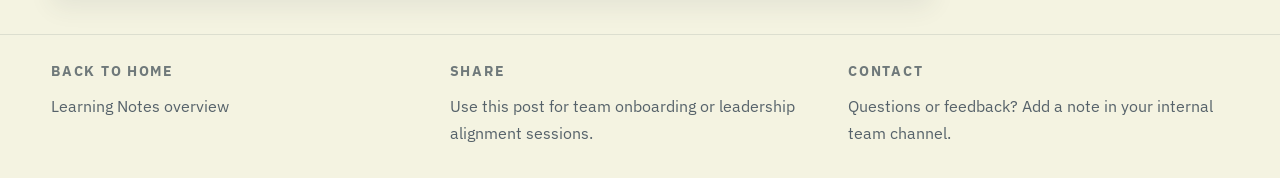
==== commit 9d94b12a: "Revise content and layout for improved clarity and visual emphasis in blog posts" ====
--- a/posts/12-agile-principles.html
+++ b/posts/12-agile-principles.html
@@ -33,30 +33,26 @@
         <div>
           <p class="kicker">Executive Brief</p>
           <h1>The 12 Agile Principles</h1>
-          <p class="lead">A concise interpretation of each principle, designed for leadership alignment.</p>
+          <p class="lead">A visual-first summary for quick team alignment.</p>
           <div class="hero-actions">
             <a class="button" href="#infographic">View infographic</a>
             <a class="button secondary" href="#principles">Jump to principles</a>
           </div>
         </div>
         <div class="hero-card">
-          <h4>Brief Summary</h4>
-          <div class="stat-grid">
+          <h4>Quick Brief</h4>
+          <div class="stat-grid compact-stats">
             <div class="stat">
               <strong>12</strong>
-              <span class="meta">Core principles</span>
+              <span class="meta">Principles</span>
             </div>
             <div class="stat">
-              <strong>2001</strong>
-              <span class="meta">Manifesto origin</span>
+              <strong>6 min</strong>
+              <span class="meta">Read time</span>
             </div>
             <div class="stat">
-              <strong>Focus</strong>
-              <span class="meta">Customer value</span>
-            </div>
-            <div class="stat">
-              <strong>Outcome</strong>
-              <span class="meta">Faster delivery</span>
+              <strong>Infographic</strong>
+              <span class="meta">Primary format</span>
             </div>
           </div>
           <p class="meta">Published February 25, 2026</p>
@@ -66,27 +62,23 @@
 
     <main class="container post-layout">
       <section class="post-body">
-        <div class="brief-meta">
-          <span>Audience: Executive & delivery leadership</span>
-          <span>Read time: 6 minutes</span>
-          <span>Format: Infographic + notes</span>
-        </div>
-        <figure id="infographic" class="infographic">
+        <figure id="infographic" class="infographic spotlight">
           <img
             id="infographic-img"
             src="../assets/images/12-agile-principles.png"
             alt="Infographic summarizing the 12 Agile principles"
             loading="lazy"
           />
-          <figcaption>Infographic: The 12 Agile Principles.</figcaption>
+          <figcaption>Click to open and zoom.</figcaption>
         </figure>
 
+        <div class="brief-meta">
+          <span>Audience: Executive and delivery leadership</span>
+          <span>Use case: Team kickoff and alignment sessions</span>
+        </div>
+
         <div class="content">
-          <p>
-            The Agile Manifesto principles are a practical guide for building software in a way that keeps
-            users happy, teams aligned, and delivery steady. Below is a concise explanation of each one
-            and how it shows up in real work.
-          </p>
+          <p>Use the infographic first, then skim these compact notes.</p>
 
           <ol id="principles" class="principles">
             <li><strong>Deliver value early and continuously.</strong> Release small, useful increments so customers get benefit quickly and can steer priorities.</li>
@@ -103,11 +95,6 @@
             <li><strong>Regular reflection and adjustment.</strong> Retrospectives keep the team improving their process and results.</li>
           </ol>
 
-          <p>
-            Together, these principles push teams to deliver real value, stay adaptable, and keep quality
-            high without sacrificing people or pace.
-          </p>
-
           <section class="references">
             <h3>References</h3>
             <ul>
@@ -118,17 +105,10 @@
         </div>
       </section>
 
-      <aside class="post-aside">
-        <div class="aside-card">
-          <h4>Key Takeaways</h4>
-          <p>Agile principles emphasize early value, tight collaboration, and continuous learning.</p>
-        </div>
-        <div class="aside-card">
-          <h4>Shareable Summary</h4>
-          <p>Use this page and infographic to align stakeholders on delivery expectations and team behaviors.</p>
-        </div>
+      <aside class="post-aside minimal-aside">
         <div class="aside-card">
           <h4>Next Step</h4>
+          <p>Share the infographic in your next planning or retro session.</p>
           <p><a href="../index.html#posts">Browse related learning notes</a></p>
         </div>
       </aside>
@@ -163,7 +143,9 @@
           </div>
         </div>
         <div class="lightbox-stage">
-          <img id="lightbox-img" src="../assets/images/12-agile-principles.png" alt="Infographic enlarged view" />
+          <div class="lightbox-canvas" id="lightbox-canvas">
+            <img id="lightbox-img" src="../assets/images/12-agile-principles.png" alt="Infographic enlarged view" />
+          </div>
         </div>
       </div>
     </div>
@@ -178,18 +160,30 @@
         const zoomOutBtn = document.getElementById("zoom-out");
         const zoomResetBtn = document.getElementById("zoom-reset");
         const stage = lightbox.querySelector(".lightbox-stage");
+        const canvas = document.getElementById("lightbox-canvas");
         let scale = 1;
 
+        const getFitScale = () => {
+          const naturalWidth = lightboxImg.naturalWidth || lightboxImg.width;
+          const naturalHeight = lightboxImg.naturalHeight || lightboxImg.height;
+          const stageWidth = Math.max(stage.clientWidth - 24, 1);
+          const stageHeight = Math.max(stage.clientHeight - 24, 1);
+          return Math.min(stageWidth / naturalWidth, stageHeight / naturalHeight, 1);
+        };
+
         const applyScale = () => {
-          lightboxImg.style.transform = `scale(${scale})`;
+          canvas.style.transform = `scale(${scale})`;
         };
 
         const open = () => {
-          scale = 1;
-          applyScale();
           lightbox.classList.add("open");
           lightbox.setAttribute("aria-hidden", "false");
           document.body.style.overflow = "hidden";
+          requestAnimationFrame(() => {
+            scale = getFitScale();
+            applyScale();
+            stage.scrollTo({ top: 0, left: 0, behavior: "auto" });
+          });
         };
 
         const close = () => {
@@ -216,7 +210,7 @@
         });
 
         zoomResetBtn.addEventListener("click", () => {
-          scale = 1;
+          scale = getFitScale();
           applyScale();
           stage.scrollTo({ top: 0, left: 0, behavior: "smooth" });
         });
--- a/styles.css
+++ b/styles.css
@@ -18,7 +18,7 @@
   --border: rgba(54, 69, 79, 0.12);
   --shadow: 0 10px 24px rgba(54, 69, 79, 0.08);
   --radius: 10px;
-  --max-width: 980px;
+  --max-width: 1180px;
   --sans: "IBM Plex Sans", "Helvetica Neue", sans-serif;
   --serif: "Merriweather", "Georgia", serif;
 }
@@ -100,14 +100,14 @@
 }
 
 .site-hero {
-  padding: 36px 0 24px;
+  padding: 24px 0 16px;
 }
 
 .hero-grid {
   display: grid;
-  grid-template-columns: minmax(0, 1.1fr) minmax(0, 0.7fr);
-  gap: 24px;
-  align-items: stretch;
+  grid-template-columns: minmax(0, 1.2fr) minmax(0, 0.8fr);
+  gap: 18px;
+  align-items: start;
 }
 
 .kicker {
@@ -148,7 +148,7 @@
   font-size: 1rem;
   color: var(--muted);
   max-width: 60ch;
-  margin: 0 0 18px;
+  margin: 0 0 14px;
 }
 
 .hero-actions {
@@ -202,12 +202,12 @@
 .hero-card {
   background: var(--card);
   border-radius: var(--radius);
-  padding: 18px;
+  padding: 14px;
   border: 1px solid var(--border);
   box-shadow: var(--shadow);
   display: flex;
   flex-direction: column;
-  gap: 12px;
+  gap: 10px;
 }
 
 .hero-card h4 {
@@ -224,6 +224,11 @@
   gap: 10px;
 }
 
+.compact-stats {
+  grid-template-columns: repeat(3, minmax(0, 1fr));
+  gap: 8px;
+}
+
 .stat {
   background: rgba(157, 193, 131, 0.1);
   border-radius: 12px;
@@ -235,6 +240,15 @@
   display: block;
   font-size: 1.4rem;
   margin-bottom: 4px;
+}
+
+.compact-stats .stat {
+  padding: 10px;
+}
+
+.compact-stats .stat strong {
+  font-size: 1.05rem;
+  margin-bottom: 2px;
 }
 
 .meta {
@@ -294,6 +308,20 @@
   pointer-events: none;
 }
 
+.card-media {
+  margin: 2px 0 4px;
+  border-radius: 12px;
+  overflow: hidden;
+  border: 1px solid var(--border);
+  background: #fff;
+}
+
+.card-media img {
+  width: 100%;
+  height: auto;
+  display: block;
+}
+
 .tag {
   display: inline-flex;
   align-items: center;
@@ -306,15 +334,16 @@
 
 .post-layout {
   display: grid;
-  grid-template-columns: minmax(0, 1fr) minmax(0, 0.4fr);
-  gap: 22px;
-  padding-bottom: 48px;
+  grid-template-columns: minmax(0, 1fr) minmax(220px, 280px);
+  gap: 16px;
+  align-items: start;
+  padding-bottom: 36px;
 }
 
 .post-body {
   background: var(--card);
   border-radius: var(--radius);
-  padding: 24px;
+  padding: 16px;
   border: 1px solid var(--border);
   box-shadow: var(--shadow);
 }
@@ -322,11 +351,11 @@
 .brief-meta {
   display: flex;
   flex-wrap: wrap;
-  gap: 12px 18px;
-  padding: 12px 0 16px;
+  gap: 8px 14px;
+  padding: 6px 0 10px;
   border-bottom: 1px solid var(--border);
-  margin-bottom: 20px;
-  font-size: 0.9rem;
+  margin-bottom: 10px;
+  font-size: 0.85rem;
   color: var(--muted);
 }
 
@@ -345,26 +374,31 @@
 .aside-card {
   background: var(--card);
   border-radius: var(--radius);
-  padding: 18px;
+  padding: 14px;
   border: 1px solid var(--border);
   box-shadow: var(--shadow);
 }
 
 .aside-card h4 {
-  margin: 0 0 12px;
-  font-size: 1rem;
+  margin: 0 0 10px;
+  font-size: 0.95rem;
   text-transform: uppercase;
   letter-spacing: 0.14em;
   color: var(--earth-slate-70);
 }
 
 .infographic {
-  margin: 24px 0 26px;
+  margin: 2px 0 12px;
   background: linear-gradient(180deg, #ffffff 0%, #fffdf3 100%);
-  padding: 14px;
+  padding: 12px;
   border-radius: var(--radius);
   box-shadow: var(--shadow);
   border: 1px solid var(--border);
+}
+
+.infographic.spotlight {
+  margin-top: 0;
+  padding: 12px;
 }
 
 .infographic img {
@@ -376,9 +410,11 @@
 }
 
 .infographic figcaption {
-  margin-top: 10px;
-  font-size: 0.9rem;
+  margin-top: 8px;
+  font-size: 0.82rem;
   color: var(--muted);
+  text-transform: uppercase;
+  letter-spacing: 0.08em;
 }
 
 .lightbox {
@@ -444,21 +480,35 @@
   position: relative;
   overflow: auto;
   background: #fff;
+  display: grid;
+  place-items: center;
+  padding: 12px;
+}
+
+.lightbox-canvas {
+  display: inline-block;
+  transform-origin: center center;
+  will-change: transform;
 }
 
 .lightbox-stage img {
   display: block;
   max-width: none;
-  transform-origin: top left;
 }
 
 .content {
   font-size: 1rem;
 }
 
+.content > p:first-child {
+  margin: 0 0 6px;
+  font-size: 0.95rem;
+  color: var(--muted);
+}
+
 .references {
-  margin-top: 28px;
-  padding-top: 18px;
+  margin-top: 18px;
+  padding-top: 14px;
   border-top: 1px solid var(--border);
 }
 
@@ -480,7 +530,7 @@
 }
 
 .principles li {
-  margin: 12px 0;
+  margin: 8px 0;
 }
 
 .principles li::marker {
@@ -491,6 +541,11 @@
   padding: 24px 0 32px;
   border-top: 1px solid var(--border);
   color: var(--muted);
+}
+
+.minimal-aside .aside-card {
+  position: sticky;
+  top: 86px;
 }
 
 .footer-grid {
@@ -517,6 +572,10 @@
     grid-template-columns: 1fr;
   }
 
+  .compact-stats {
+    grid-template-columns: repeat(3, minmax(0, 1fr));
+  }
+
   .topbar-inner {
     flex-wrap: wrap;
     justify-content: flex-start;
@@ -526,6 +585,10 @@
     flex-direction: column;
     align-items: flex-start;
   }
+
+  .minimal-aside .aside-card {
+    position: static;
+  }
 }
 
 @media (max-width: 640px) {
@@ -545,4 +608,8 @@
   .button {
     width: 100%;
   }
-}
+
+  .compact-stats {
+    grid-template-columns: 1fr;
+  }
+}
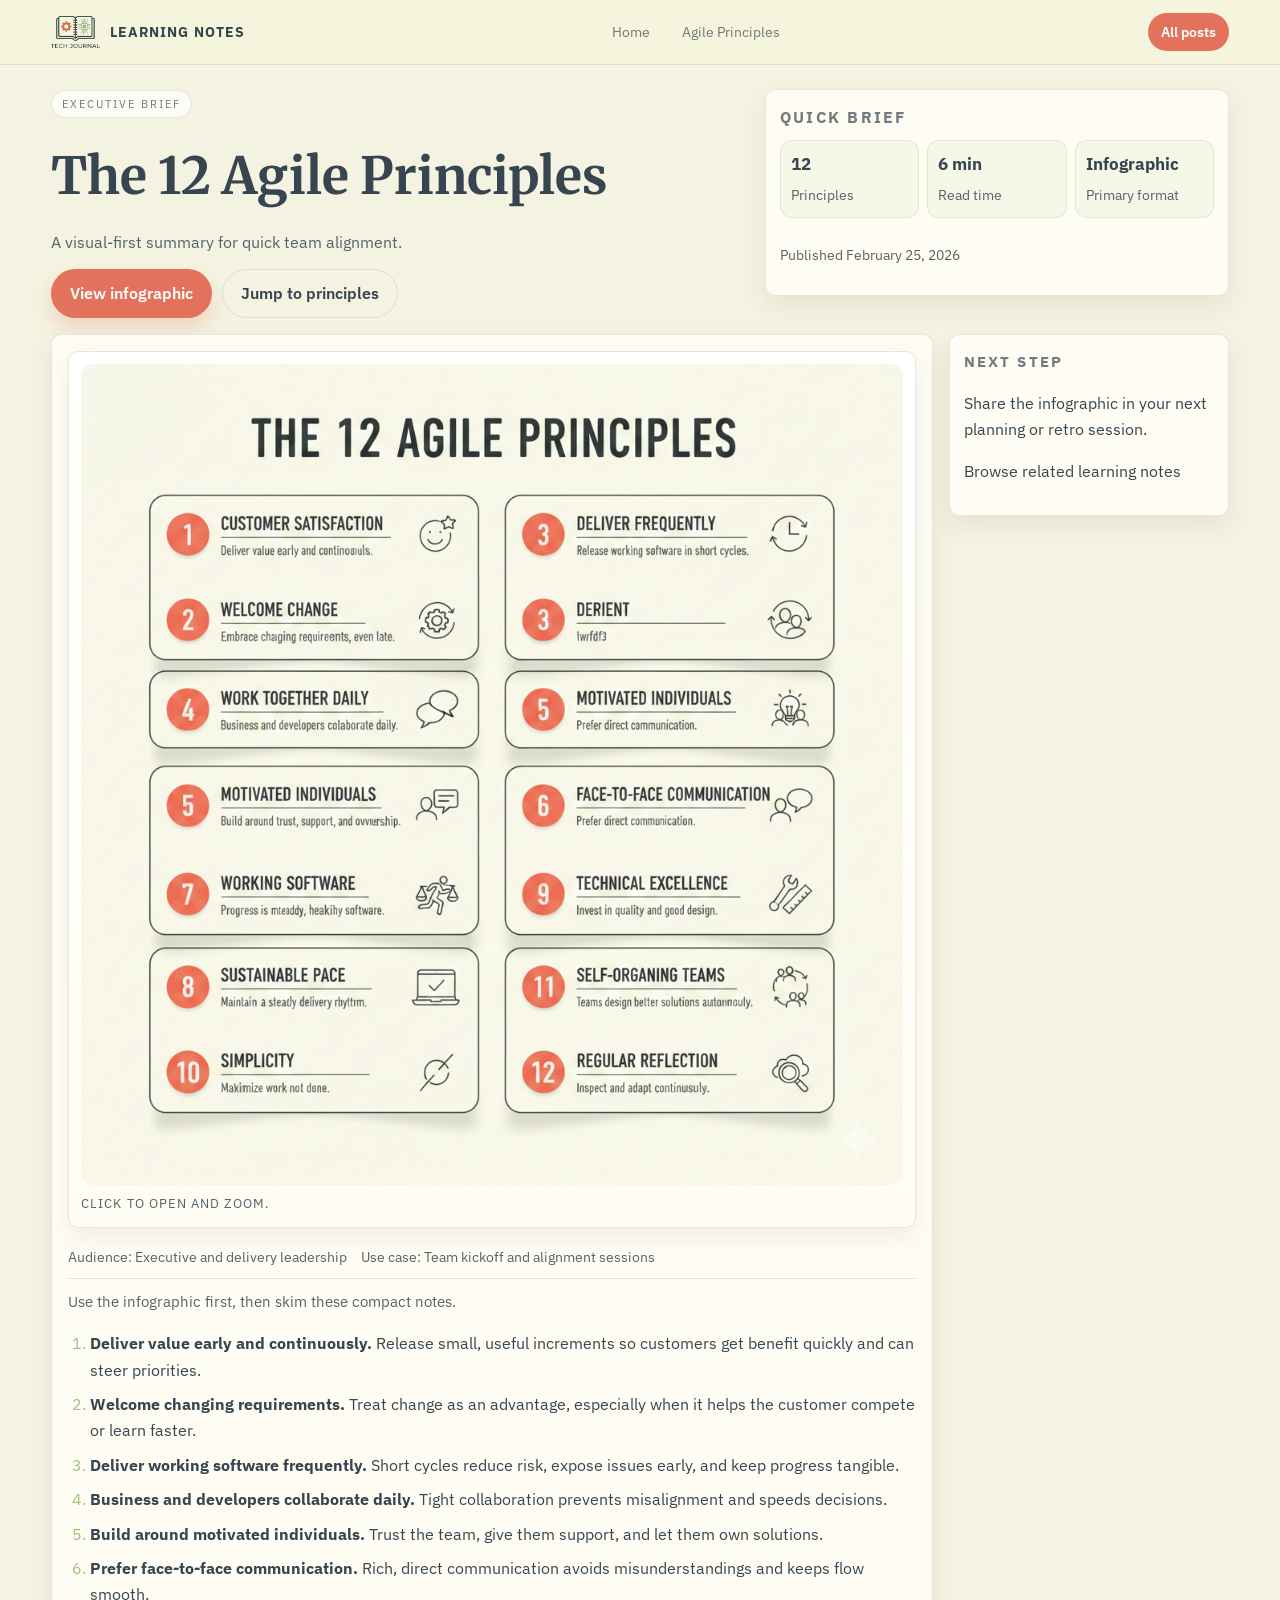
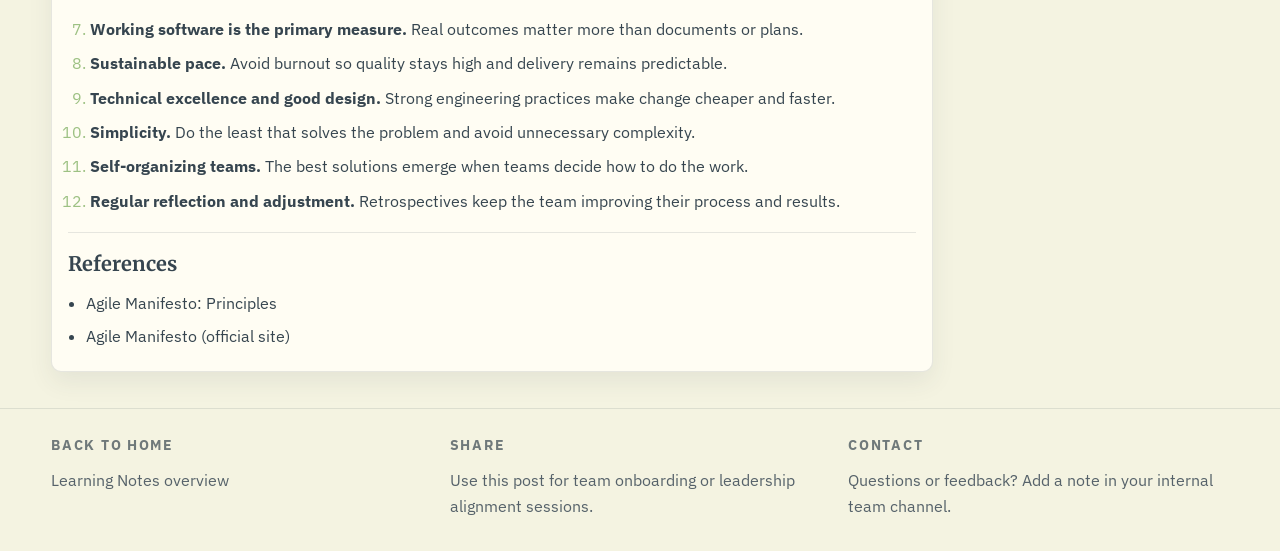
==== commit 63d97bae: "Add new "AI at Workspace" post and update infographic images for blog" ====
--- a/posts/12-agile-principles.html
+++ b/posts/12-agile-principles.html
@@ -65,7 +65,7 @@
         <figure id="infographic" class="infographic spotlight">
           <img
             id="infographic-img"
-            src="../assets/images/12-agile-principles.png"
+            src="../assets/images/Gemini_Generated_Image_z4iwpzz4iwpzz4iw.png"
             alt="Infographic summarizing the 12 Agile principles"
             loading="lazy"
           />
@@ -144,7 +144,7 @@
         </div>
         <div class="lightbox-stage">
           <div class="lightbox-canvas" id="lightbox-canvas">
-            <img id="lightbox-img" src="../assets/images/12-agile-principles.png" alt="Infographic enlarged view" />
+            <img id="lightbox-img" src="../assets/images/Gemini_Generated_Image_z4iwpzz4iwpzz4iw.png" alt="Infographic enlarged view" />
           </div>
         </div>
       </div>
@@ -162,6 +162,7 @@
         const stage = lightbox.querySelector(".lightbox-stage");
         const canvas = document.getElementById("lightbox-canvas");
         let scale = 1;
+        let minScale = 1;
 
         const getFitScale = () => {
           const naturalWidth = lightboxImg.naturalWidth || lightboxImg.width;
@@ -172,7 +173,13 @@
         };
 
         const applyScale = () => {
-          canvas.style.transform = `scale(${scale})`;
+          const naturalWidth = lightboxImg.naturalWidth || lightboxImg.width;
+          const naturalHeight = lightboxImg.naturalHeight || lightboxImg.height;
+          const width = Math.floor(naturalWidth * scale);
+          const height = Math.floor(naturalHeight * scale);
+          canvas.style.width = `${width}px`;
+          canvas.style.height = `${height}px`;
+          stage.style.overflow = scale <= minScale + 0.001 ? "hidden" : "auto";
         };
 
         const open = () => {
@@ -180,7 +187,8 @@
           lightbox.setAttribute("aria-hidden", "false");
           document.body.style.overflow = "hidden";
           requestAnimationFrame(() => {
-            scale = getFitScale();
+            minScale = getFitScale();
+            scale = minScale;
             applyScale();
             stage.scrollTo({ top: 0, left: 0, behavior: "auto" });
           });
@@ -190,6 +198,7 @@
           lightbox.classList.remove("open");
           lightbox.setAttribute("aria-hidden", "true");
           document.body.style.overflow = "";
+          stage.style.overflow = "hidden";
         };
 
         img.addEventListener("click", open);
@@ -205,12 +214,13 @@
         });
 
         zoomOutBtn.addEventListener("click", () => {
-          scale = Math.max(scale - 0.2, 0.6);
+          scale = Math.max(scale - 0.2, minScale);
           applyScale();
         });
 
         zoomResetBtn.addEventListener("click", () => {
-          scale = getFitScale();
+          minScale = getFitScale();
+          scale = minScale;
           applyScale();
           stage.scrollTo({ top: 0, left: 0, behavior: "smooth" });
         });
@@ -225,7 +235,7 @@
           if (!lightbox.classList.contains("open")) return;
           if (!event.ctrlKey) return;
           event.preventDefault();
-          scale = Math.min(Math.max(scale + (event.deltaY < 0 ? 0.1 : -0.1), 0.6), 3);
+          scale = Math.min(Math.max(scale + (event.deltaY < 0 ? 0.1 : -0.1), minScale), 3);
           applyScale();
         }, { passive: false });
       })();
--- a/styles.css
+++ b/styles.css
@@ -478,7 +478,7 @@
 
 .lightbox-stage {
   position: relative;
-  overflow: auto;
+  overflow: hidden;
   background: #fff;
   display: grid;
   place-items: center;
@@ -487,12 +487,14 @@
 
 .lightbox-canvas {
   display: inline-block;
-  transform-origin: center center;
-  will-change: transform;
+  line-height: 0;
+  flex: 0 0 auto;
 }
 
 .lightbox-stage img {
   display: block;
+  width: 100%;
+  height: 100%;
   max-width: none;
 }
 
